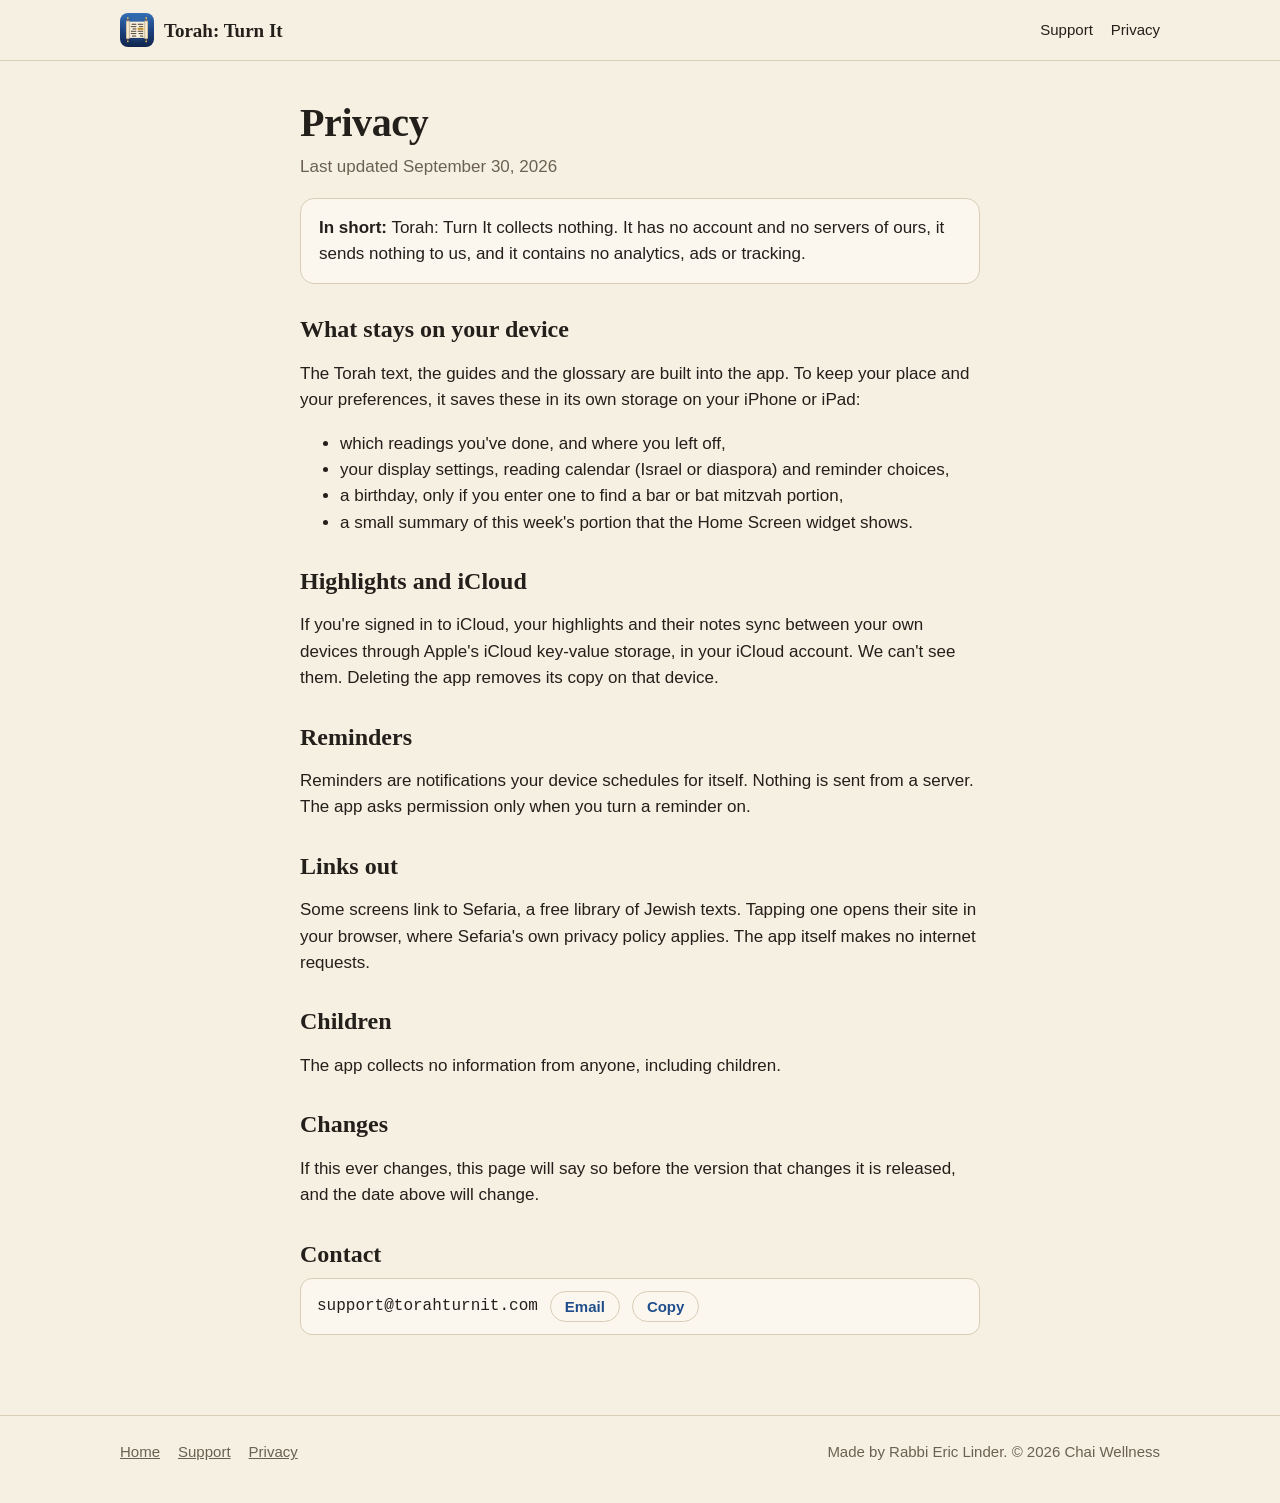
==== privacy.html @ 7d6a4711 "First version of the Torah: Turn It site" ====
<!doctype html>
<html lang="en">
<head>
<meta charset="utf-8">
<meta name="viewport" content="width=device-width, initial-scale=1">
<title>Privacy · Torah: Turn It</title>
<meta name="description" content="Torah: Turn It collects nothing: no account, no analytics, no tracking. Highlights sync only through your own iCloud.">
<meta name="color-scheme" content="light dark">
<link rel="canonical" href="https://torahturnit.com/privacy.html">
<link rel="icon" type="image/png" href="favicon.png">
<link rel="apple-touch-icon" href="apple-touch-icon.png">
<link rel="stylesheet" href="style.css?v=1">
</head>
<body>
<header class="bar"><div class="wrap">
  <a class="brand" href="./"><img src="img/icon.png" alt="" width="34" height="34"><span>Torah: Turn It</span></a>
  <nav><a href="support.html">Support</a><a href="privacy.html">Privacy</a><a data-discord hidden href="#">Discord</a></nav>
</div></header>

<main class="doc">
  <h1>Privacy</h1>
  <p class="updated">Last updated September 30, 2026</p>

  <p class="summary"><strong>In short:</strong> Torah: Turn It collects nothing. It has no account and no servers of ours, it sends nothing to us, and it contains no analytics, ads or tracking.</p>

  <h2>What stays on your device</h2>
  <p>The Torah text, the guides and the glossary are built into the app. To keep your place and your preferences, it saves these in its own storage on your iPhone or iPad:</p>
  <ul>
    <li>which readings you've done, and where you left off,</li>
    <li>your display settings, reading calendar (Israel or diaspora) and reminder choices,</li>
    <li>a birthday, only if you enter one to find a bar or bat mitzvah portion,</li>
    <li>a small summary of this week's portion that the Home Screen widget shows.</li>
  </ul>

  <h2>Highlights and iCloud</h2>
  <p>If you're signed in to iCloud, your highlights and their notes sync between your own devices through Apple's iCloud key-value storage, in your iCloud account. We can't see them. Deleting the app removes its copy on that device.</p>

  <h2>Reminders</h2>
  <p>Reminders are notifications your device schedules for itself. Nothing is sent from a server. The app asks permission only when you turn a reminder on.</p>

  <h2>Links out</h2>
  <p>Some screens link to Sefaria, a free library of Jewish texts. Tapping one opens their site in your browser, where Sefaria's own privacy policy applies. The app itself makes no internet requests.</p>

  <h2>Children</h2>
  <p>The app collects no information from anyone, including children.</p>

  <h2>Changes</h2>
  <p>If this ever changes, this page will say so before the version that changes it is released, and the date above will change.</p>

  <h2>Contact</h2>
  <div class="email-row" data-email hidden><code></code><a data-mailto href="#">Email</a><button type="button">Copy</button></div>
</main>

<footer><div class="wrap">
  <div><a href="./">Home</a><a href="support.html">Support</a><a href="privacy.html">Privacy</a><a data-discord hidden href="#">Discord</a></div>
  <div>Made by Rabbi Eric Linder. &copy; 2026 Chai Wellness</div>
</div></footer>
<script src="site.js?v=1" defer></script>
</body>
</html>
---- style.css ----
/* Torah: Turn It. The app's own palette: paper, ink, a deep blue, with coral and purple tiles. */
:root {
  --paper: #f6f0e3; --card: #fbf7ee; --ink: #231f1a; --faded: #6b6152; --rule: #d9cdb6;
  --accent: #1f4e8c; --on-accent: #ffffff; --warm: #8a4b0f;
  --tile-blue: #e4ecf6; --tile-coral: #f8e3dc; --tile-purple: #ede5f4;
  --coral: #a3402a; --purple: #5b3a86;
  --serif: ui-serif, "New York", "Iowan Old Style", Georgia, serif;
  --sans: -apple-system, BlinkMacSystemFont, "Segoe UI", Roboto, Helvetica, Arial, sans-serif;
}
@media (prefers-color-scheme: dark) {
  :root {
    --paper: #1b1916; --card: #25221e; --ink: #ede6d8; --faded: #a39a8a; --rule: #3c372f;
    --accent: #7fa8e0; --on-accent: #10161f; --warm: #f0b866;
    --tile-blue: #1d2736; --tile-coral: #3a2521; --tile-purple: #2a2334;
    --coral: #f2a48e; --purple: #c7adeb;
  }
}
* { box-sizing: border-box; }
[hidden] { display: none !important; }
html { -webkit-text-size-adjust: 100%; }
body { margin: 0; background: var(--paper); color: var(--ink); font: 17px/1.55 var(--sans); -webkit-font-smoothing: antialiased; }
a { color: var(--accent); }
img { max-width: 100%; height: auto; display: block; }
.wrap { max-width: 1080px; margin: 0 auto; padding: 0 20px; }

.bar { border-bottom: 1px solid var(--rule); background: var(--paper); position: sticky; top: 0; z-index: 5; }
.bar .wrap { display: flex; align-items: center; justify-content: space-between; min-height: 60px; gap: 12px; }
.brand { display: flex; align-items: center; gap: 10px; text-decoration: none; color: var(--ink); font: 600 19px/1 var(--serif); }
.brand img { border-radius: 8px; }
nav a { color: var(--ink); text-decoration: none; margin-left: 18px; font-size: 15px; }
nav a:hover { color: var(--accent); }

.hero { display: grid; grid-template-columns: 1.1fr 0.9fr; gap: 48px; align-items: center; padding: 56px 0 40px; }
.eyebrow { color: var(--warm); font-weight: 600; font-size: 14px; letter-spacing: .06em; text-transform: uppercase; margin: 0 0 12px; }
h1 { font: 700 clamp(34px, 5vw, 52px)/1.08 var(--serif); margin: 0 0 18px; letter-spacing: -.01em; }
h1 .he { font-weight: 500; color: var(--faded); }
.lede { font-size: 19px; color: var(--ink); margin: 0 0 22px; max-width: 34em; }
.cta { display: flex; flex-wrap: wrap; gap: 12px; align-items: center; }
.button { display: inline-block; padding: 12px 20px; border-radius: 999px; font-weight: 600; text-decoration: none; font-size: 16px; }
.button.primary { background: var(--accent); color: var(--on-accent); }
.button.ghost { border: 1.5px solid var(--rule); color: var(--ink); }
.button:hover { filter: brightness(1.08); }
.store-badge { display: inline-block; line-height: 0; margin: 11px 0; }
.store-badge img { height: 44px; width: auto; }
.note { color: var(--faded); font-size: 15px; margin: 14px 0 0; }
.hero-shot { justify-self: center; max-width: 340px; }

section { padding: 40px 0; }
h2 { font: 700 clamp(26px, 3.4vw, 36px)/1.15 var(--serif); margin: 0 0 10px; }
.sub { color: var(--faded); margin: 0 0 28px; max-width: 40em; }

.parts { display: grid; grid-template-columns: repeat(3, 1fr); gap: 18px; }
.part { border-radius: 18px; padding: 24px; }
.part.overview { background: var(--tile-blue); }
.part.read { background: var(--tile-coral); }
.part.study { background: var(--tile-purple); }
.part h3 { font: 700 22px/1.2 var(--serif); margin: 0 0 8px; }
.part.overview h3 { color: var(--accent); }
.part.read h3 { color: var(--coral); }
.part.study h3 { color: var(--purple); }
.part ul { margin: 0; padding-left: 18px; }
.part li { margin: 4px 0; }

.shots { display: grid; grid-template-columns: repeat(3, 1fr); gap: 28px; align-items: start; }
.shots figure { margin: 0; }
.shots figcaption { color: var(--faded); font-size: 15px; margin-top: 10px; text-align: center; }
.ipad { max-width: 760px; margin: 0 auto; }
.ipad figcaption { text-align: center; color: var(--faded); font-size: 15px; margin-top: 10px; }

.features { display: grid; grid-template-columns: repeat(3, 1fr); gap: 18px; }
.card { background: var(--card); border: 1px solid var(--rule); border-radius: 16px; padding: 20px 22px; }
.card h3 { font: 700 19px/1.25 var(--serif); margin: 0 0 6px; }
.card p { margin: 0; color: var(--ink); }

.quote { border-left: 3px solid var(--warm); padding: 6px 0 6px 18px; font: 20px/1.5 var(--serif); max-width: 36em; }
.quote cite { display: block; font: 15px var(--sans); color: var(--faded); margin-top: 6px; font-style: normal; }

footer { border-top: 1px solid var(--rule); margin-top: 40px; padding: 24px 0 40px; color: var(--faded); font-size: 15px; }
footer .wrap { display: flex; justify-content: space-between; flex-wrap: wrap; gap: 12px; }
footer a { color: var(--faded); margin-right: 18px; }

.doc { max-width: 720px; margin: 0 auto; padding: 40px 20px; }
.doc h1 { font-size: 40px; }
.doc h2 { font-size: 24px; margin-top: 32px; }
.updated { color: var(--faded); margin-top: -8px; }
.summary { background: var(--card); border: 1px solid var(--rule); border-radius: 14px; padding: 16px 18px; }
.faq h3 { font: 700 19px/1.3 var(--serif); margin: 26px 0 6px; }
.email-row { display: flex; align-items: center; gap: 12px; flex-wrap: wrap; background: var(--card); border: 1px solid var(--rule); border-radius: 12px; padding: 12px 16px; }
.email-row code { font-size: 16px; }
.email-row a, .email-row button { font: 600 15px var(--sans); color: var(--accent); background: none; border: 1.5px solid var(--rule); border-radius: 999px; padding: 6px 14px; cursor: pointer; text-decoration: none; }

@media (max-width: 820px) {
  .hero { grid-template-columns: 1fr; padding-top: 32px; gap: 28px; }
  .hero-shot { max-width: 280px; }
  .parts, .features { grid-template-columns: 1fr; }
  .shots { grid-template-columns: 1fr 1fr; }
  nav a { margin-left: 12px; }
}
@media (max-width: 480px) {
  .shots { grid-template-columns: 1fr; max-width: 300px; margin: 0 auto; }
}
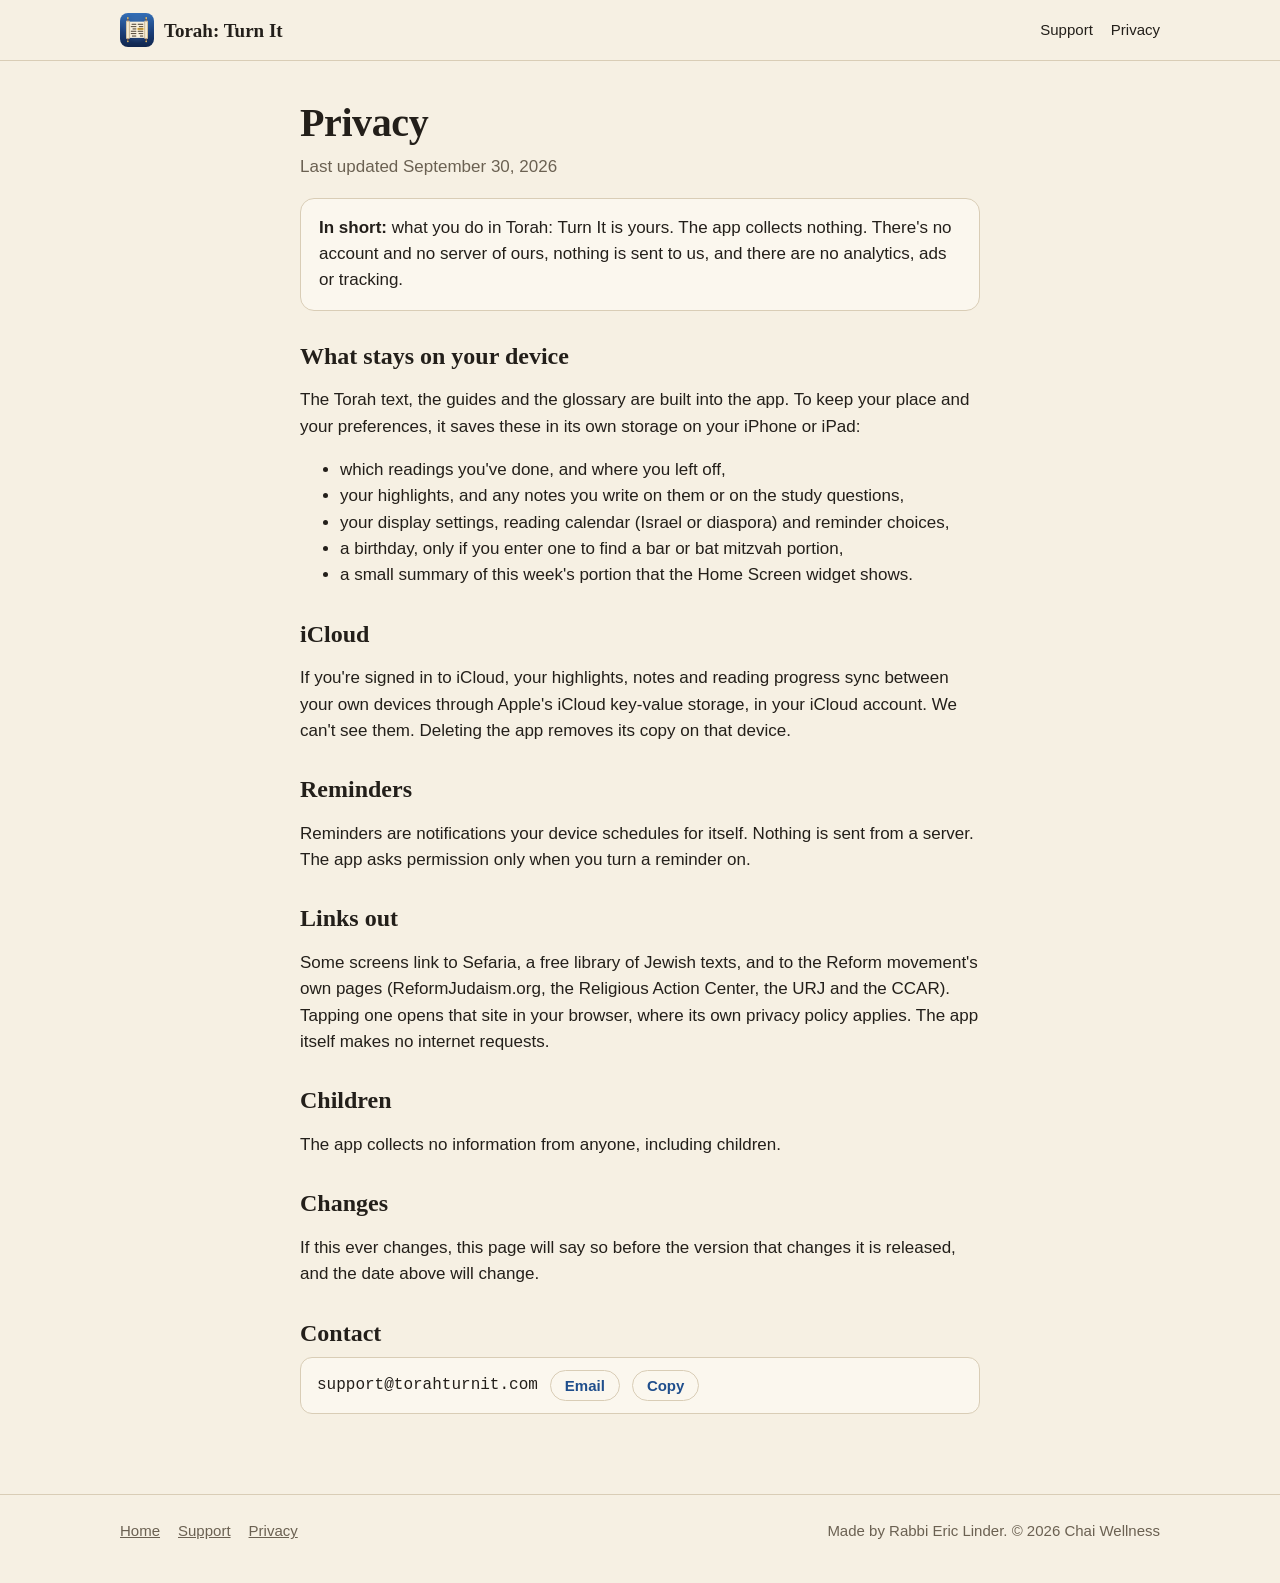
==== commit 4eebfd79: "Warmer, accurate wording on home, support and privacy" ====
--- a/privacy.html
+++ b/privacy.html
@@ -21,25 +21,26 @@
   <h1>Privacy</h1>
   <p class="updated">Last updated September 30, 2026</p>
 
-  <p class="summary"><strong>In short:</strong> Torah: Turn It collects nothing. It has no account and no servers of ours, it sends nothing to us, and it contains no analytics, ads or tracking.</p>
+  <p class="summary"><strong>In short:</strong> what you do in Torah: Turn It is yours. The app collects nothing. There's no account and no server of ours, nothing is sent to us, and there are no analytics, ads or tracking.</p>
 
   <h2>What stays on your device</h2>
   <p>The Torah text, the guides and the glossary are built into the app. To keep your place and your preferences, it saves these in its own storage on your iPhone or iPad:</p>
   <ul>
     <li>which readings you've done, and where you left off,</li>
+<li>your highlights, and any notes you write on them or on the study questions,</li>
     <li>your display settings, reading calendar (Israel or diaspora) and reminder choices,</li>
     <li>a birthday, only if you enter one to find a bar or bat mitzvah portion,</li>
     <li>a small summary of this week's portion that the Home Screen widget shows.</li>
   </ul>
 
-  <h2>Highlights and iCloud</h2>
-  <p>If you're signed in to iCloud, your highlights and their notes sync between your own devices through Apple's iCloud key-value storage, in your iCloud account. We can't see them. Deleting the app removes its copy on that device.</p>
+  <h2>iCloud</h2>
+  <p>If you're signed in to iCloud, your highlights, notes and reading progress sync between your own devices through Apple's iCloud key-value storage, in your iCloud account. We can't see them. Deleting the app removes its copy on that device.</p>
 
   <h2>Reminders</h2>
   <p>Reminders are notifications your device schedules for itself. Nothing is sent from a server. The app asks permission only when you turn a reminder on.</p>
 
   <h2>Links out</h2>
-  <p>Some screens link to Sefaria, a free library of Jewish texts. Tapping one opens their site in your browser, where Sefaria's own privacy policy applies. The app itself makes no internet requests.</p>
+  <p>Some screens link to Sefaria, a free library of Jewish texts, and to the Reform movement's own pages (ReformJudaism.org, the Religious Action Center, the URJ and the CCAR). Tapping one opens that site in your browser, where its own privacy policy applies. The app itself makes no internet requests.</p>
 
   <h2>Children</h2>
   <p>The app collects no information from anyone, including children.</p>
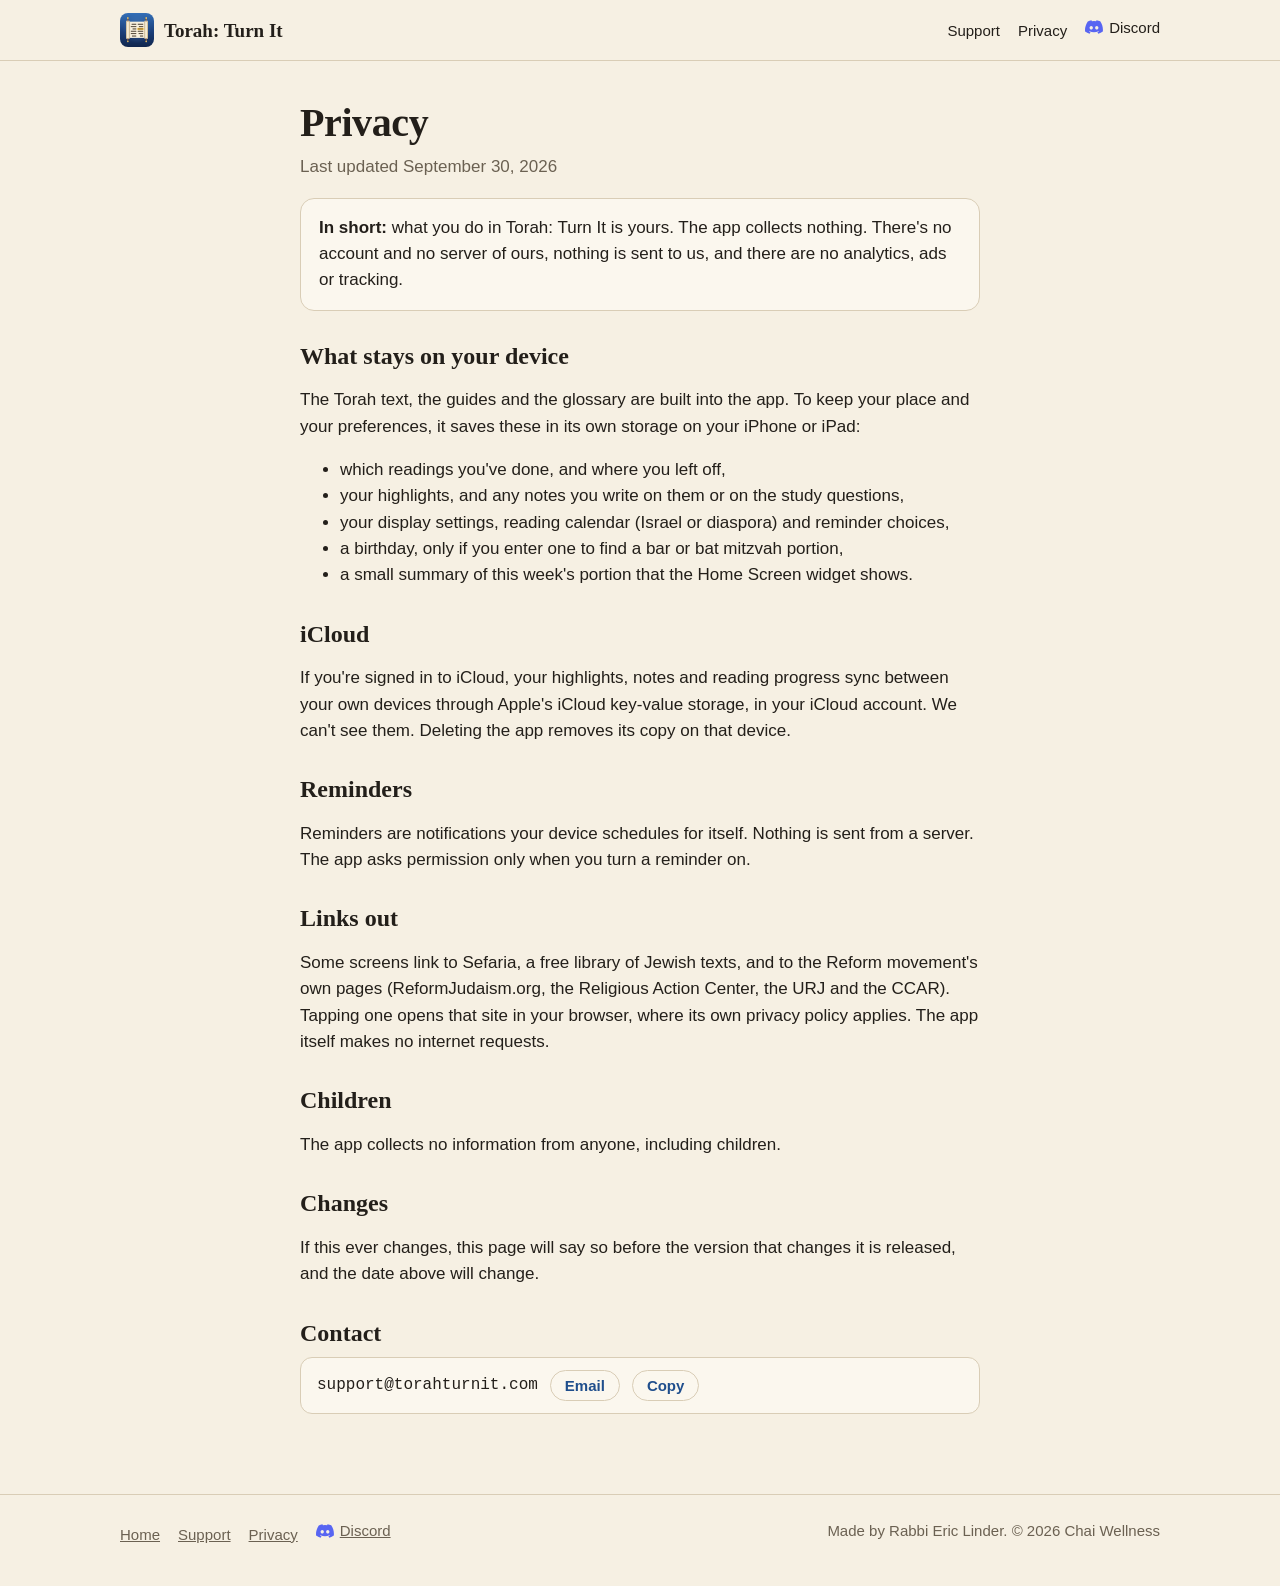
==== commit 9aab301d: "Discord links carry Discord's mark" ====
--- a/privacy.html
+++ b/privacy.html
@@ -9,12 +9,12 @@
 <link rel="canonical" href="https://torahturnit.com/privacy.html">
 <link rel="icon" type="image/png" href="favicon.png">
 <link rel="apple-touch-icon" href="apple-touch-icon.png">
-<link rel="stylesheet" href="style.css?v=1">
+<link rel="stylesheet" href="style.css?v=2">
 </head>
 <body>
 <header class="bar"><div class="wrap">
   <a class="brand" href="./"><img src="img/icon.png" alt="" width="34" height="34"><span>Torah: Turn It</span></a>
-  <nav><a href="support.html">Support</a><a href="privacy.html">Privacy</a><a data-discord hidden href="#">Discord</a></nav>
+  <nav><a href="support.html">Support</a><a href="privacy.html">Privacy</a><a class="discord" data-discord hidden href="#"><svg viewBox="0 0 24 24" aria-hidden="true" fill="currentColor"><path d="M20.3 4.4A19.8 19.8 0 0 0 15.4 3l-.6 1.3a18.4 18.4 0 0 0-5.6 0L8.6 3a19.7 19.7 0 0 0-4.9 1.5C.6 9.1-.3 13.6.1 18.1a19.9 19.9 0 0 0 6 3l1.3-2.1a12.9 12.9 0 0 1-2-1l.5-.4a14.2 14.2 0 0 0 12.2 0l.5.4a12.9 12.9 0 0 1-2.1 1l1.3 2.1a19.8 19.8 0 0 0 6-3c.5-5.2-.8-9.7-3.5-13.7ZM8.3 15.3c-1.2 0-2.2-1.1-2.2-2.4s1-2.4 2.2-2.4 2.2 1.1 2.2 2.4-1 2.4-2.2 2.4Zm7.4 0c-1.2 0-2.2-1.1-2.2-2.4s1-2.4 2.2-2.4 2.2 1.1 2.2 2.4-1 2.4-2.2 2.4Z"/></svg><span>Discord</span></a></nav>
 </div></header>
 
 <main class="doc">
@@ -53,7 +53,7 @@
 </main>
 
 <footer><div class="wrap">
-  <div><a href="./">Home</a><a href="support.html">Support</a><a href="privacy.html">Privacy</a><a data-discord hidden href="#">Discord</a></div>
+  <div><a href="./">Home</a><a href="support.html">Support</a><a href="privacy.html">Privacy</a><a class="discord" data-discord hidden href="#"><svg viewBox="0 0 24 24" aria-hidden="true" fill="currentColor"><path d="M20.3 4.4A19.8 19.8 0 0 0 15.4 3l-.6 1.3a18.4 18.4 0 0 0-5.6 0L8.6 3a19.7 19.7 0 0 0-4.9 1.5C.6 9.1-.3 13.6.1 18.1a19.9 19.9 0 0 0 6 3l1.3-2.1a12.9 12.9 0 0 1-2-1l.5-.4a14.2 14.2 0 0 0 12.2 0l.5.4a12.9 12.9 0 0 1-2.1 1l1.3 2.1a19.8 19.8 0 0 0 6-3c.5-5.2-.8-9.7-3.5-13.7ZM8.3 15.3c-1.2 0-2.2-1.1-2.2-2.4s1-2.4 2.2-2.4 2.2 1.1 2.2 2.4-1 2.4-2.2 2.4Zm7.4 0c-1.2 0-2.2-1.1-2.2-2.4s1-2.4 2.2-2.4 2.2 1.1 2.2 2.4-1 2.4-2.2 2.4Z"/></svg><span>Discord</span></a></div>
   <div>Made by Rabbi Eric Linder. &copy; 2026 Chai Wellness</div>
 </div></footer>
 <script src="site.js?v=1" defer></script>
--- a/style.css
+++ b/style.css
@@ -99,3 +99,7 @@
 @media (max-width: 480px) {
   .shots { grid-template-columns: 1fr; max-width: 300px; margin: 0 auto; }
 }
+
+/* Discord links carry Discord's own mark in its blurple (house rule). */
+.discord{display:inline-flex;align-items:center;gap:6px}
+.discord svg{width:18px;height:18px;flex:none;color:#5865F2}
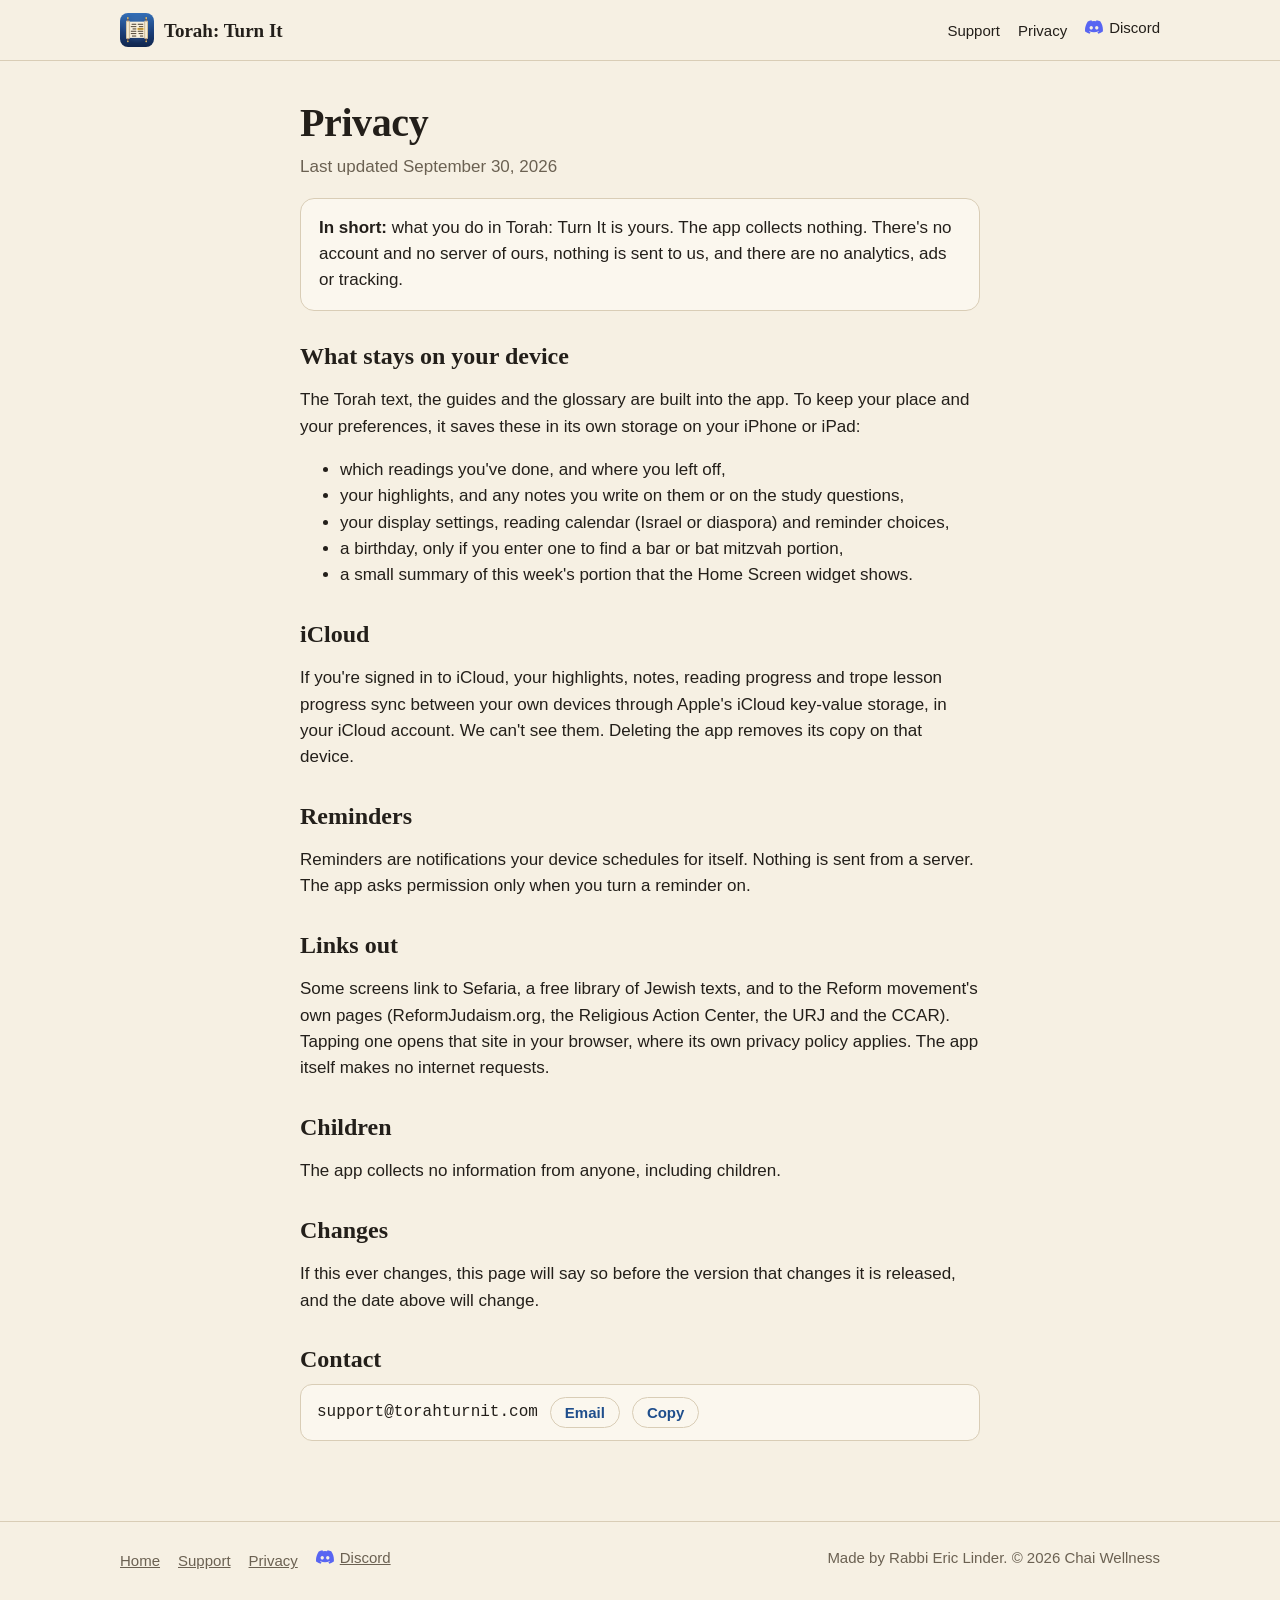
==== commit 61c27f6f: "Learn trope section, trope FAQ, new screenshots" ====
--- a/privacy.html
+++ b/privacy.html
@@ -9,12 +9,12 @@
 <link rel="canonical" href="https://torahturnit.com/privacy.html">
 <link rel="icon" type="image/png" href="favicon.png">
 <link rel="apple-touch-icon" href="apple-touch-icon.png">
-<link rel="stylesheet" href="style.css?v=2">
+<link rel="stylesheet" href="style.css?v=5">
 </head>
 <body>
 <header class="bar"><div class="wrap">
   <a class="brand" href="./"><img src="img/icon.png" alt="" width="34" height="34"><span>Torah: Turn It</span></a>
-  <nav><a href="support.html">Support</a><a href="privacy.html">Privacy</a><a class="discord" data-discord hidden href="#"><svg viewBox="0 0 24 24" aria-hidden="true" fill="currentColor"><path d="M20.3 4.4A19.8 19.8 0 0 0 15.4 3l-.6 1.3a18.4 18.4 0 0 0-5.6 0L8.6 3a19.7 19.7 0 0 0-4.9 1.5C.6 9.1-.3 13.6.1 18.1a19.9 19.9 0 0 0 6 3l1.3-2.1a12.9 12.9 0 0 1-2-1l.5-.4a14.2 14.2 0 0 0 12.2 0l.5.4a12.9 12.9 0 0 1-2.1 1l1.3 2.1a19.8 19.8 0 0 0 6-3c.5-5.2-.8-9.7-3.5-13.7ZM8.3 15.3c-1.2 0-2.2-1.1-2.2-2.4s1-2.4 2.2-2.4 2.2 1.1 2.2 2.4-1 2.4-2.2 2.4Zm7.4 0c-1.2 0-2.2-1.1-2.2-2.4s1-2.4 2.2-2.4 2.2 1.1 2.2 2.4-1 2.4-2.2 2.4Z"/></svg><span>Discord</span></a></nav>
+  <nav><a href="support.html">Support</a><a href="privacy.html">Privacy</a><a class="discord" data-discord hidden href="#" aria-label="Discord"><svg viewBox="0 0 24 24" aria-hidden="true" fill="currentColor"><path d="M20.3 4.4A19.8 19.8 0 0 0 15.4 3l-.6 1.3a18.4 18.4 0 0 0-5.6 0L8.6 3a19.7 19.7 0 0 0-4.9 1.5C.6 9.1-.3 13.6.1 18.1a19.9 19.9 0 0 0 6 3l1.3-2.1a12.9 12.9 0 0 1-2-1l.5-.4a14.2 14.2 0 0 0 12.2 0l.5.4a12.9 12.9 0 0 1-2.1 1l1.3 2.1a19.8 19.8 0 0 0 6-3c.5-5.2-.8-9.7-3.5-13.7ZM8.3 15.3c-1.2 0-2.2-1.1-2.2-2.4s1-2.4 2.2-2.4 2.2 1.1 2.2 2.4-1 2.4-2.2 2.4Zm7.4 0c-1.2 0-2.2-1.1-2.2-2.4s1-2.4 2.2-2.4 2.2 1.1 2.2 2.4-1 2.4-2.2 2.4Z"/></svg><span>Discord</span></a></nav>
 </div></header>
 
 <main class="doc">
@@ -34,7 +34,7 @@
   </ul>
 
   <h2>iCloud</h2>
-  <p>If you're signed in to iCloud, your highlights, notes and reading progress sync between your own devices through Apple's iCloud key-value storage, in your iCloud account. We can't see them. Deleting the app removes its copy on that device.</p>
+  <p>If you're signed in to iCloud, your highlights, notes, reading progress and trope lesson progress sync between your own devices through Apple's iCloud key-value storage, in your iCloud account. We can't see them. Deleting the app removes its copy on that device.</p>
 
   <h2>Reminders</h2>
   <p>Reminders are notifications your device schedules for itself. Nothing is sent from a server. The app asks permission only when you turn a reminder on.</p>
--- a/style.css
+++ b/style.css
@@ -89,17 +89,41 @@
 .email-row code { font-size: 16px; }
 .email-row a, .email-row button { font: 600 15px var(--sans); color: var(--accent); background: none; border: 1.5px solid var(--rule); border-radius: 999px; padding: 6px 14px; cursor: pointer; text-decoration: none; }
 
+.trope { display: grid; grid-template-columns: 1.1fr 0.9fr; gap: 48px; align-items: center; }
+.trope-points { margin: 0; padding-left: 1.2em; max-width: 36em; }
+.trope-points li { margin: 0 0 10px; }
+.trope-video { margin: 0; justify-self: center; max-width: 420px; }
+.trope-video video { width: 100%; height: auto; display: block; border-radius: 22px; background: var(--card); box-shadow: 0 12px 40px rgba(0,0,0,.14); border: 1px solid var(--rule); }
+.trope-video figcaption { color: var(--faded); font-size: 15px; margin-top: 10px; text-align: center; }
+.trope-shots { padding-top: 0; }
 @media (max-width: 820px) {
+  .trope { grid-template-columns: 1fr; gap: 28px; }
   .hero { grid-template-columns: 1fr; padding-top: 32px; gap: 28px; }
   .hero-shot { max-width: 280px; }
   .parts, .features { grid-template-columns: 1fr; }
   .shots { grid-template-columns: 1fr 1fr; }
   nav a { margin-left: 12px; }
 }
+@media (max-width: 600px) {
+  .nav-trope { display: none; }
+}
 @media (max-width: 480px) {
+  /* One tidy row on phones: the icon and a smaller name, links close together. */
+  .bar .wrap { min-height: 54px; gap: 8px; }
+  .brand { font-size: 16px; gap: 8px; white-space: nowrap; }
+  .brand img { width: 28px; height: 28px; }
+  nav { display: flex; align-items: center; white-space: nowrap; }
+  nav a { margin-left: 12px; font-size: 14px; }
+  nav .discord span { display: none; }
+  nav .discord svg { width: 22px; height: 22px; }
   .shots { grid-template-columns: 1fr; max-width: 300px; margin: 0 auto; }
 }
 
 /* Discord links carry Discord's own mark in its blurple (house rule). */
 .discord{display:inline-flex;align-items:center;gap:6px}
 .discord svg{width:18px;height:18px;flex:none;color:#5865F2}
+
+/* Who made this: one person's voice, set like a letter. */
+.maker { max-width: 640px; margin: 72px auto 0; }
+.maker p { font-family: var(--serif, ui-serif, Georgia, serif); font-size: 1.12rem; line-height: 1.6; }
+.maker .signature { font-style: italic; color: var(--faded, #6e6458); }
